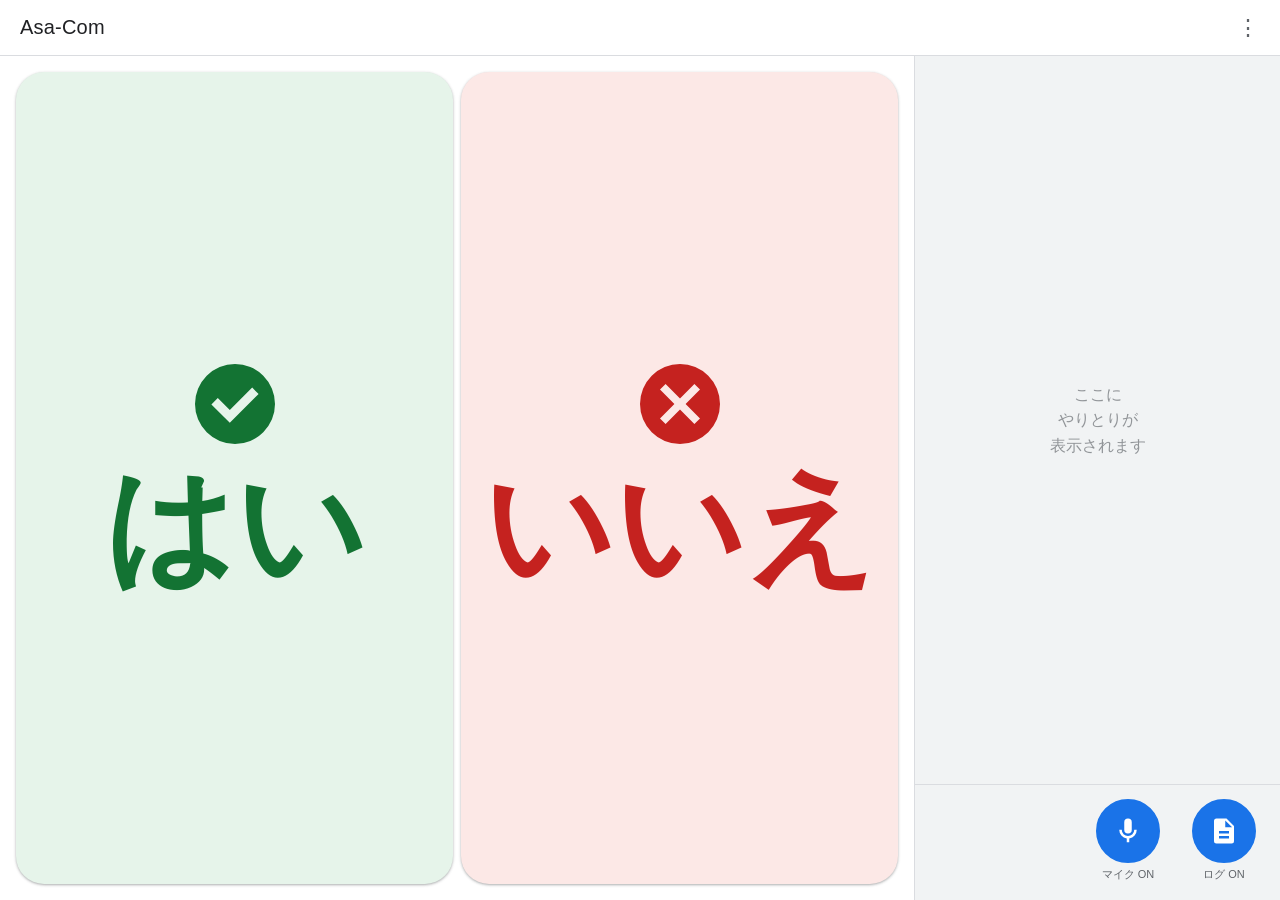
==== asa-com/index.html @ 98a6bfaf "Serve Asa-Com at asa-com/ on GitHub Pages asa-com/asa-com.html を asa-com/index.html にリネームし、 https://" ====
<!DOCTYPE html>
<html lang="ja">
<head>
<meta charset="utf-8">
<meta name="viewport" content="width=device-width, initial-scale=1, viewport-fit=cover, user-scalable=no">
<meta name="apple-mobile-web-app-capable" content="yes">
<meta name="apple-mobile-web-app-status-bar-style" content="default">
<meta name="apple-mobile-web-app-title" content="Asa-Com">
<meta name="theme-color" content="#ffffff">
<meta name="format-detection" content="telephone=no">
<title>あさちゃんコミュニケーションボード Asa-Com</title>
<style>
/* ============================================================
   Asa-Com  /  Material Design 3 準拠トークン
   ============================================================ */
:root{
  --primary:#1A73E8;
  --primary-dark:#174EA6;
  --surface:#FFFFFF;
  --surface-variant:#F1F3F4;
  --outline:#DADCE0;
  --on-surface:#202124;
  --on-surface-variant:#5F6368;
  --shadow-1:0 1px 3px rgba(60,64,67,.3),0 1px 2px rgba(60,64,67,.15);
  --shadow-2:0 2px 6px rgba(60,64,67,.3);
  --radius:28px;
  --ease:cubic-bezier(.2,0,0,1);
  --font-scale:1;
  --gap:8px;
  --edge:16px;
}
body.hc{
  --surface:#000000;
  --surface-variant:#0A0A0A;
  --outline:#FFFFFF;
  --on-surface:#FFFFFF;
  --on-surface-variant:#E0E0E0;
  --shadow-1:none;
  --shadow-2:none;
}

*{box-sizing:border-box;-webkit-tap-highlight-color:transparent}
html,body{height:100%;margin:0;padding:0}
body{
  font-family:-apple-system,BlinkMacSystemFont,"Hiragino Sans","Hiragino Kaku Gothic ProN","Noto Sans JP","Yu Gothic",Meiryo,sans-serif;
  background:var(--surface);
  color:var(--on-surface);
  overflow:hidden;
  -webkit-user-select:none;user-select:none;
  touch-action:manipulation;
  overscroll-behavior:none;
}
button{font-family:inherit;color:inherit}

/* ---------- レイアウト ---------- */
#app{
  height:100dvh;height:100vh;
  display:flex;flex-direction:column;
  padding:env(safe-area-inset-top) env(safe-area-inset-right) 0 env(safe-area-inset-left);
}
.topbar{
  flex:0 0 56px;height:56px;
  display:flex;align-items:center;justify-content:space-between;
  padding:0 8px 0 20px;
  border-bottom:1px solid var(--outline);
}
.brand{font-size:20px;font-weight:500;letter-spacing:.2px}
.menu-btn{
  position:relative;width:48px;height:48px;border:none;background:transparent;
  border-radius:50%;font-size:22px;line-height:1;color:var(--on-surface-variant);
  display:flex;align-items:center;justify-content:center;overflow:hidden;
}
.menu-btn .hold{
  position:absolute;inset:0;background:var(--primary);opacity:.18;
  transform:scaleY(0);transform-origin:bottom;
}
.stage{
  flex:1 1 auto;min-height:0;
  display:grid;grid-template-columns:5fr 2fr;
}
@media (orientation:portrait){
  .stage{grid-template-columns:1fr;grid-template-rows:5fr 2fr}
  .logpane{border-left:none !important;border-top:1px solid var(--outline)}
}

/* ---------- 選択エリア ---------- */
.board{position:relative;min-width:0;min-height:0;padding:var(--edge)}
.choices{
  display:grid;gap:var(--gap);height:100%;
}
.choices[data-level="1"]{grid-template-columns:1fr 1fr;--base:calc(clamp(56px,10vw,140px)*var(--font-scale));--icon:calc(clamp(48px,8vw,96px)*var(--font-scale))}
.choices[data-level="2"]{grid-template-columns:repeat(3,1fr);--base:calc(clamp(40px,8vw,104px)*var(--font-scale));--icon:calc(clamp(40px,6.4vw,80px)*var(--font-scale))}
.choices[data-level="3"]{grid-template-columns:repeat(3,1fr);grid-template-rows:1fr 1fr;--base:calc(clamp(30px,5.4vw,76px)*var(--font-scale));--icon:calc(clamp(30px,4.8vw,68px)*var(--font-scale))}

.choice{
  position:relative;overflow:hidden;
  border:none;border-radius:var(--radius);
  background:var(--tint);color:var(--dark);
  box-shadow:var(--shadow-1);
  display:flex;flex-direction:column;align-items:center;justify-content:center;
  gap:.12em;padding:12px;
  transition:transform .15s var(--ease),background-color .15s var(--ease),color .15s var(--ease);
  cursor:pointer;
}
body.hc .choice{background:#000;color:var(--c);border:4px solid var(--c)}
.choice .lbl{
  display:block;font-size:var(--base);font-weight:700;line-height:1.15;
  text-align:center;white-space:nowrap;
}
.choice .ico{width:var(--icon);height:var(--icon);flex:0 0 auto;fill:currentColor}
.choice:focus-visible{outline:4px solid var(--primary);outline-offset:-6px}
.choice.dwelling{background:var(--tint2)}
.choice.fired{background:var(--c);color:#fff;transform:scale(1.03);box-shadow:var(--shadow-2)}
body.hc .choice.fired{background:var(--c);color:#000}
.choices.locked .choice{pointer-events:none}

/* ドウェル進行バー */
.dwell{
  position:absolute;left:0;bottom:0;height:12px;width:100%;
  background:var(--c);opacity:.9;
  transform:scaleX(0);transform-origin:left center;
}
/* とりけす */
.undo{
  position:absolute;top:12px;right:12px;
  display:none;align-items:center;gap:6px;
  height:52px;padding:0 20px;border-radius:26px;
  border:2px solid var(--outline);background:var(--surface);color:var(--on-surface-variant);
  font-size:calc(19px*var(--font-scale));font-weight:600;
  box-shadow:var(--shadow-1);
}
.undo.show{display:flex}

/* 音声受付バナー */
.voice-banner{
  position:absolute;left:var(--edge);right:var(--edge);top:var(--edge);
  z-index:5;border-radius:20px;padding:14px 20px 10px;
  background:var(--primary);color:#fff;box-shadow:var(--shadow-2);
}
.voice-banner[hidden]{display:none}
.voice-banner .vb-row{display:flex;align-items:center;gap:12px;font-size:calc(22px*var(--font-scale));font-weight:600}
.voice-banner .ico{width:28px;height:28px;fill:#fff;flex:0 0 auto}
.voice-banner .vb-txt{flex:1;min-width:0;overflow:hidden;text-overflow:ellipsis;white-space:nowrap;font-weight:400;opacity:.9}
.vb-bar{margin-top:10px;height:6px;border-radius:3px;background:rgba(255,255,255,.35);overflow:hidden}
.vb-bar > i{display:block;height:100%;width:100%;background:#fff;transform-origin:left center}

/* ---------- ログエリア ---------- */
.logpane{
  background:var(--surface-variant);border-left:1px solid var(--outline);
  display:flex;flex-direction:column;min-width:0;min-height:0;
}
.loglist{
  flex:1 1 auto;min-height:0;overflow-y:auto;-webkit-overflow-scrolling:touch;
  padding:16px 14px;
}
.logempty{
  height:100%;display:flex;align-items:center;justify-content:center;text-align:center;
  color:var(--on-surface-variant);opacity:.65;font-size:calc(16px*var(--font-scale));line-height:1.6;
}
.logdate{
  margin:6px 0 12px;text-align:center;font-size:calc(12px*var(--font-scale));
  color:var(--on-surface-variant);
}
.logdate span{background:var(--surface);padding:3px 12px;border-radius:12px;border:1px solid var(--outline)}
.logitem{margin-bottom:16px;padding-left:12px;border-left:4px solid var(--c)}
.logitem .t{font-size:calc(12px*var(--font-scale));color:var(--on-surface-variant);letter-spacing:.4px}
.logitem .x{
  margin-left:16px;font-size:calc(20px*var(--font-scale));font-weight:500;
  color:var(--on-surface);line-height:1.4;word-break:break-word;
}
.logitem .x .mic{font-size:.72em;opacity:.55;margin-left:6px}

/* ---------- コントロールバー ---------- */
.ctrlbar{
  flex:0 0 auto;display:flex;gap:20px;justify-content:flex-end;align-items:flex-start;
  padding:14px 18px calc(18px + env(safe-area-inset-bottom));
  border-top:1px solid var(--outline);
}
.tg{display:flex;flex-direction:column;align-items:center;gap:4px;width:76px}
.tg button{
  position:relative;width:64px;height:64px;border-radius:50%;
  border:2px solid var(--outline);background:var(--surface);color:var(--on-surface-variant);
  display:flex;align-items:center;justify-content:center;overflow:hidden;
}
.tg button .ico{width:30px;height:30px;fill:currentColor}
.tg button .slash{position:absolute;width:44px;height:3px;background:currentColor;transform:rotate(-45deg);border-radius:2px}
.tg.on button{background:var(--primary);border-color:var(--primary);color:#fff}
.tg.on button .slash{display:none}
.tg button:focus-visible{outline:4px solid var(--primary);outline-offset:3px}
.tg .cap{font-size:calc(11px*var(--font-scale));color:var(--on-surface-variant);white-space:nowrap}
.tg button .hold{position:absolute;inset:0;background:#fff;opacity:.35;transform:scaleY(0);transform-origin:bottom}
.tg button[disabled]{opacity:.35}

/* ---------- 設定シート ---------- */
.scrim{
  position:fixed;inset:0;background:rgba(32,33,36,.5);z-index:20;
  display:flex;align-items:flex-end;justify-content:center;
}
.scrim[hidden]{display:none}
.sheet{
  width:min(720px,100%);max-height:86dvh;max-height:86vh;overflow-y:auto;
  background:var(--surface);border-radius:28px 28px 0 0;
  padding:8px 24px calc(24px + env(safe-area-inset-bottom));
  box-shadow:0 -4px 20px rgba(0,0,0,.25);
}
.sheet .grab{width:40px;height:4px;border-radius:2px;background:var(--outline);margin:8px auto 14px}
.sheet h2{margin:0 0 18px;font-size:20px;font-weight:500}
.row{margin-bottom:20px}
.row .lab{font-size:14px;color:var(--on-surface-variant);margin-bottom:8px}
.seg{display:flex;flex-wrap:wrap;gap:8px}
.seg button{
  min-height:48px;padding:0 18px;border-radius:24px;
  border:1px solid var(--outline);background:var(--surface);color:var(--on-surface);
  font-size:16px;
}
.seg button[aria-pressed="true"]{background:var(--primary);border-color:var(--primary);color:#fff;font-weight:600}
.acts{display:flex;flex-wrap:wrap;gap:12px;margin-top:26px;padding-top:20px;border-top:1px solid var(--outline)}
.acts button{
  flex:1 1 180px;min-height:52px;border-radius:26px;border:1px solid var(--outline);
  background:var(--surface);color:var(--primary);font-size:16px;font-weight:600;
}
.acts button.danger{color:#C5221F}
.acts button.filled{background:var(--primary);border-color:var(--primary);color:#fff}
.note{margin-top:18px;font-size:12px;line-height:1.7;color:var(--on-surface-variant)}
.toast{
  position:fixed;left:50%;bottom:28px;transform:translateX(-50%);
  background:#3C4043;color:#fff;padding:14px 22px;border-radius:8px;font-size:15px;
  z-index:40;box-shadow:var(--shadow-2);
}
.toast[hidden]{display:none}
</style>
</head>
<body>

<div id="app">
  <header class="topbar">
    <div class="brand">Asa-Com</div>
    <button class="menu-btn" id="menuBtn" aria-label="設定（長押しで開きます）"><span class="hold" id="menuHold"></span>⋮</button>
  </header>

  <div class="stage">
    <div class="board">
      <div class="voice-banner" id="voiceBanner" hidden>
        <div class="vb-row">
          <svg class="ico" viewBox="0 0 24 24"><path d="M12 14a3 3 0 0 0 3-3V5a3 3 0 0 0-6 0v6a3 3 0 0 0 3 3zm5-3a5 5 0 0 1-10 0H5a7 7 0 0 0 6 6.92V21h2v-3.08A7 7 0 0 0 19 11h-2z"/></svg>
          <span id="vbTitle">聞いています…</span>
          <span class="vb-txt" id="vbText"></span>
        </div>
        <div class="vb-bar"><i id="vbBar"></i></div>
      </div>
      <div class="choices" id="choices" data-level="1"></div>
    </div>

    <aside class="logpane">
      <div class="loglist" id="logList" role="log" aria-live="polite" aria-label="やりとりのログ"></div>
      <div class="ctrlbar">
        <div class="tg" id="micTg">
          <button id="micBtn" aria-label="音声入力">
            <span class="hold" id="micHold"></span>
            <svg class="ico" viewBox="0 0 24 24"><path d="M12 14a3 3 0 0 0 3-3V5a3 3 0 0 0-6 0v6a3 3 0 0 0 3 3zm5-3a5 5 0 0 1-10 0H5a7 7 0 0 0 6 6.92V21h2v-3.08A7 7 0 0 0 19 11h-2z"/></svg>
            <span class="slash"></span>
          </button>
          <span class="cap" id="micCap">マイク ON</span>
        </div>
        <div class="tg" id="logTg">
          <button id="logBtn" aria-label="ログ記録">
            <svg class="ico" viewBox="0 0 24 24"><path d="M14 2H6a2 2 0 0 0-2 2v16a2 2 0 0 0 2 2h12a2 2 0 0 0 2-2V8l-6-6zm2 16H8v-2h8v2zm0-4H8v-2h8v2zm-3-5V3.5L18.5 9H13z"/></svg>
            <span class="slash"></span>
          </button>
          <span class="cap" id="logCap">ログ ON</span>
        </div>
      </div>
    </aside>
  </div>
</div>

<div class="scrim" id="scrim" hidden>
  <div class="sheet" id="sheet" role="dialog" aria-modal="true" aria-label="設定">
    <div class="grab"></div>
    <h2>設定</h2>
    <div id="sheetRows"></div>
    <div class="acts">
      <button id="exportBtn">ログを書き出す（CSV）</button>
      <button id="clearBtn" class="danger">ログを消去</button>
      <button id="closeBtn" class="filled">とじる</button>
    </div>
    <p class="note" id="srNote"></p>
  </div>
</div>

<div class="toast" id="toast" hidden></div>

<script>
(function(){
'use strict';

/* ============================================================
   1. データ定義
   ============================================================ */
var ICONS = {
  check:'M12 2a10 10 0 1 0 0 20 10 10 0 0 0 0-20zm-1.3 14.7L6.1 12.1 7.7 10.5l3 3 5.6-5.6 1.6 1.6-7.2 7.2z',
  cancel:'M12 2a10 10 0 1 0 0 20 10 10 0 0 0 0-20zm5 13.6L15.6 17 12 13.4 8.4 17 7 15.6 10.6 12 7 8.4 8.4 7 12 10.6 15.6 7 17 8.4 13.4 12 17 15.6z',
  remove:'M12 2a10 10 0 1 0 0 20 10 10 0 0 0 0-20zM7 11h10v2H7v-2z',
  music:'M12 3v10.55A4 4 0 1 0 14 17V7h4V3h-6z',
  healing:'M17.73 12.02l3.98-3.98a1 1 0 0 0 0-1.41l-4.34-4.34a1 1 0 0 0-1.41 0l-3.98 3.98L8 2.29a1.01 1.01 0 0 0-1.41 0L2.25 6.63a1 1 0 0 0 0 1.41l3.98 3.98L2.25 16a1 1 0 0 0 0 1.41l4.34 4.34a1 1 0 0 0 1.41 0l3.98-3.98 3.98 3.98a1 1 0 0 0 1.41 0l4.34-4.34a1 1 0 0 0 0-1.41l-3.98-3.98zM12 9a1 1 0 1 1 0 2 1 1 0 0 1 0-2zm-2 5a1 1 0 1 1 0-2 1 1 0 0 1 0 2zm2 2a1 1 0 1 1 0-2 1 1 0 0 1 0 2zm2-2a1 1 0 1 1 0-2 1 1 0 0 1 0 2z',
  thermostat:'M15 13V5a3 3 0 0 0-6 0v8a5 5 0 1 0 6 0zm-3-9a1 1 0 0 1 1 1v3h-2V5a1 1 0 0 1 1-1z'
};

var CHOICES = {
  yes:     {label:'はい',           icon:'check',      c:'#34A853', tint:'#E6F4EA', tint2:'#CEEAD6', dark:'#137333'},
  no:      {label:'いいえ',         icon:'cancel',     c:'#EA4335', tint:'#FCE8E6', tint2:'#F6CFCC', dark:'#C5221F'},
  neutral: {label:'どちらでもない', icon:'remove',     c:'#9AA0A6', tint:'#F1F3F4', tint2:'#E1E4E6', dark:'#3C4043', lines:['どちらでも','ない']},
  music:   {label:'音楽かけて',     icon:'music',      c:'#FBBC04', tint:'#FEF7E0', tint2:'#FDECC0', dark:'#8A6100'},
  pain:    {label:'体痛い・痒い',   icon:'healing',    c:'#F29900', tint:'#FEF0DC', tint2:'#FBE0BC', dark:'#A34B00', lines:['体痛い','痒い']},
  temp:    {label:'暑い・寒い',     icon:'thermostat', c:'#4285F4', tint:'#E8F0FE', tint2:'#D2E3FC', dark:'#174EA6'}
};
var LEVELS = {1:['yes','no'], 2:['yes','no','neutral'], 3:['yes','no','neutral','music','pain','temp']};
var FONT_SCALE = {normal:1, large:1.25, xlarge:1.5};

var SKEY='asacom.settings', LKEY='asacom.log';
var DEFAULTS = {
  level:1, dwellMs:1500, tapToConfirm:true, sound:true, speak:true, speakRate:1,
  fontScale:'normal', highContrast:false, micEnabled:true, logEnabled:true
};

var VOICE_WINDOW_MS = 15000;   // 音声受付時間
var SILENCE_MS      = 2000;    // 無音で締め切るまで
var UNDO_MS         = 5000;    // とりけす表示時間
var COOLDOWN_MS     = 1000;    // 確定後のクールダウン
var LOG_RENDER_MAX  = 200;     // 画面に出す最大件数
var LOG_STORE_MAX   = 3000;    // 保存する最大件数

/* ============================================================
   2. 状態
   ============================================================ */
var S = loadSettings();
var LOG = loadLog();
var locked = false;
var audioCtx = null;
var kicked = false;

var $ = function(id){ return document.getElementById(id); };
var choicesEl=$('choices'), logListEl=$('logList'), toastEl=$('toast');

function loadSettings(){
  var o = {};
  for(var k in DEFAULTS) o[k]=DEFAULTS[k];
  try{
    var raw = localStorage.getItem(SKEY);
    if(raw){ var p=JSON.parse(raw); for(var j in DEFAULTS){ if(p[j]!==undefined) o[j]=p[j]; } }
  }catch(e){}
  if(!LEVELS[o.level]) o.level = 1;
  return o;
}
function saveSettings(){ try{ localStorage.setItem(SKEY, JSON.stringify(S)); }catch(e){} }

function loadLog(){
  try{ var a=JSON.parse(localStorage.getItem(LKEY)||'[]'); return Array.isArray(a)?a:[]; }
  catch(e){ return []; }
}
function saveLog(){
  if(!S.logEnabled) return;
  try{
    if(LOG.length>LOG_STORE_MAX) LOG = LOG.slice(LOG.length-LOG_STORE_MAX);
    localStorage.setItem(LKEY, JSON.stringify(LOG));
  }catch(e){}
}

/* ============================================================
   3. 選択エリア
   ============================================================ */
function renderChoices(){
  var ids = LEVELS[S.level];
  choicesEl.setAttribute('data-level', String(S.level));
  choicesEl.innerHTML='';
  ids.forEach(function(id){
    var c = CHOICES[id];
    var b = document.createElement('button');
    b.className='choice';
    b.type='button';
    b.dataset.id=id;
    b.setAttribute('aria-label', c.label);
    b.style.setProperty('--c', c.c);
    b.style.setProperty('--tint', c.tint);
    b.style.setProperty('--tint2', c.tint2);
    b.style.setProperty('--dark', c.dark);
    b.innerHTML =
      '<svg class="ico" viewBox="0 0 24 24" aria-hidden="true"><path d="'+ICONS[c.icon]+'"/></svg>'+
      '<span class="lbl">'+(c.lines||[c.label]).join('<br>')+'</span>'+
      '<span class="dwell"></span>'+
      '<span class="undo"><svg class="ico" viewBox="0 0 24 24" style="width:22px;height:22px" aria-hidden="true"><path d="M12.5 8c-2.65 0-5.05.99-6.9 2.6L2 7v9h9l-3.62-3.62A7.98 7.98 0 0 1 12.5 11c3.53 0 6.54 2.31 7.6 5.5l2.37-.78A10.5 10.5 0 0 0 12.5 8z"/></svg>とりけす</span>';
    bindChoice(b);
    choicesEl.appendChild(b);
  });
  fitLabels();
}

/* ラベルをボタンに収まる最大サイズへ自動調整（レベル・画面サイズ・文字サイズ設定に追随） */
function fitLabels(){
  Array.prototype.forEach.call(choicesEl.children, function(btn){
    var lbl = btn.querySelector('.lbl');
    var ico = btn.querySelector('.ico');
    if(!lbl || !btn.clientWidth) return;
    lbl.style.fontSize = '';
    var size = parseFloat(getComputedStyle(lbl).fontSize);
    var availW = btn.clientWidth  - 28;
    var availH = btn.clientHeight - 28 - ico.getBoundingClientRect().height - 8;
    var guard = 0;
    while(guard++ < 80 && size > 13 &&
          (lbl.scrollWidth > availW || lbl.scrollHeight > availH)){
      size *= 0.95;
      lbl.style.fontSize = size.toFixed(1)+'px';
    }
  });
}

function bindChoice(btn){
  var dwellEl = btn.querySelector('.dwell');
  var undoEl  = btn.querySelector('.undo');
  var timer = null;

  function startDwell(){
    if(locked || timer) return;
    btn.classList.add('dwelling');
    dwellEl.style.transition='none';
    dwellEl.style.transform='scaleX(0)';
    // 強制リフローの後にトランジション開始
    void dwellEl.offsetWidth;
    dwellEl.style.transition='transform '+S.dwellMs+'ms linear';
    dwellEl.style.transform='scaleX(1)';
    timer = setTimeout(function(){ timer=null; resetDwell(); commit(btn); }, S.dwellMs);
  }
  function resetDwell(){
    if(timer){ clearTimeout(timer); timer=null; }
    btn.classList.remove('dwelling');
    dwellEl.style.transition='none';
    dwellEl.style.transform='scaleX(0)';
  }

  btn.addEventListener('pointerenter', function(ev){
    // タップ即確定がONのタッチ操作ではドウェルを走らせない（二重確定の防止）
    if(ev.pointerType==='touch' && S.tapToConfirm) return;
    startDwell();
  });
  btn.addEventListener('pointerleave', resetDwell);
  btn.addEventListener('pointercancel', resetDwell);
  btn.addEventListener('pointerdown', function(ev){
    if(ev.pointerType==='touch' && !S.tapToConfirm) startDwell();
  });
  btn.addEventListener('pointerup', function(ev){
    if(ev.pointerType==='touch' && !S.tapToConfirm) resetDwell();
  });

  // タップ／スイッチコントロールのEnter・Space
  btn.addEventListener('click', function(ev){
    if(undoEl.contains(ev.target)) return;
    if(!S.tapToConfirm) return;
    resetDwell();
    commit(btn);
  });

  undoEl.addEventListener('click', function(ev){
    ev.stopPropagation();
    undo(btn);
  });
}

var undoTimer=null, undoEntry=null, undoBtn=null;

function commit(btn){
  if(locked) return;
  var id = btn.dataset.id, c = CHOICES[id];

  btn.classList.add('fired');
  setTimeout(function(){ btn.classList.remove('fired'); }, 400);
  beep(880);
  speak(c.label);

  var entry = addLog({type:'choice', choiceId:id, text:c.label});
  showUndo(btn, entry);
  lock(COOLDOWN_MS);
}

function lock(ms){
  locked = true;
  choicesEl.classList.add('locked');
  setTimeout(function(){ locked=false; choicesEl.classList.remove('locked'); }, ms);
}

function showUndo(btn, entry){
  hideUndo();
  undoBtn = btn; undoEntry = entry;
  btn.querySelector('.undo').classList.add('show');
  undoTimer = setTimeout(hideUndo, UNDO_MS);
}
function hideUndo(){
  if(undoTimer){ clearTimeout(undoTimer); undoTimer=null; }
  if(undoBtn){ undoBtn.querySelector('.undo').classList.remove('show'); }
  undoBtn=null; undoEntry=null;
}
function undo(btn){
  if(undoEntry){
    for(var i=LOG.length-1;i>=0;i--){
      if(LOG[i].id===undoEntry.id){ LOG.splice(i,1); break; }
    }
    saveLog();
    renderLog();
    toast('とりけしました');
  }
  hideUndo();
}

/* ============================================================
   4. ログ
   ============================================================ */
function nowParts(){
  var d = new Date();
  var p = function(n){ return (n<10?'0':'')+n; };
  var tz = -d.getTimezoneOffset();
  var sign = tz>=0?'+':'-'; tz=Math.abs(tz);
  return {
    datetime: d.getFullYear()+'-'+p(d.getMonth()+1)+'-'+p(d.getDate())+'T'+
              p(d.getHours())+':'+p(d.getMinutes())+':'+p(d.getSeconds())+
              sign+p(Math.floor(tz/60))+':'+p(tz%60),
    date: d.getFullYear()+'-'+p(d.getMonth()+1)+'-'+p(d.getDate()),
    time: p(d.getHours())+':'+p(d.getMinutes())
  };
}

function addLog(o){
  if(!S.logEnabled) return null;      // ログOFF：表示も保存もしない
  var t = nowParts();
  var e = {
    id: Math.random().toString(36).slice(2,10),
    datetime: t.datetime, date: t.date, time: t.time,
    type: o.type, choiceId: o.choiceId||'', text: o.text, level: S.level
  };
  LOG.push(e);
  saveLog();
  appendLogItem(e, true);
  return e;
}

function logItemEl(e){
  var wrap = document.createElement('div');
  wrap.className='logitem';
  var color = (e.type==='choice' && CHOICES[e.choiceId]) ? CHOICES[e.choiceId].c : '#9AA0A6';
  wrap.style.setProperty('--c', color);
  var t = document.createElement('div'); t.className='t'; t.textContent=e.time;
  var x = document.createElement('div'); x.className='x'; x.textContent=e.text;
  if(e.type==='voice'){
    var m = document.createElement('span'); m.className='mic'; m.textContent='🎤';
    x.appendChild(m);
  }
  wrap.appendChild(t); wrap.appendChild(x);
  return wrap;
}
function dateEl(dateStr){
  var d = document.createElement('div');
  d.className='logdate';
  var parts = dateStr.split('-');
  d.innerHTML = '<span>'+Number(parts[1])+'月'+Number(parts[2])+'日</span>';
  return d;
}

var lastRenderedDate = null;

function appendLogItem(e, scroll){
  if(!S.logEnabled) return;
  var ph = logListEl.querySelector('.logempty');
  if(ph) { logListEl.innerHTML=''; lastRenderedDate=null; }
  if(e.date !== lastRenderedDate){
    logListEl.appendChild(dateEl(e.date));
    lastRenderedDate = e.date;
  }
  logListEl.appendChild(logItemEl(e));
  if(scroll!==false) logListEl.scrollTop = logListEl.scrollHeight;
}

function renderLog(){
  logListEl.innerHTML='';
  lastRenderedDate=null;
  if(!S.logEnabled){
    logListEl.innerHTML='<div class="logempty">ログはOFFです<br>記録は残りません</div>';
    return;
  }
  if(!LOG.length){
    logListEl.innerHTML='<div class="logempty">ここに<br>やりとりが<br>表示されます</div>';
    return;
  }
  var start = Math.max(0, LOG.length-LOG_RENDER_MAX);
  for(var i=start;i<LOG.length;i++) appendLogItem(LOG[i], false);
  logListEl.scrollTop = logListEl.scrollHeight;
}

function exportCsv(){
  if(!LOG.length){ toast('書き出すログがありません'); return; }
  var rows = ['datetime,time,type,label,level'];
  LOG.forEach(function(e){
    rows.push([e.datetime, e.time, e.type, '"'+String(e.text).replace(/"/g,'""')+'"', e.level].join(','));
  });
  var t = nowParts().date.replace(/-/g,'');
  var blob = new Blob(['﻿'+rows.join('\r\n')+'\r\n'], {type:'text/csv;charset=utf-8'});
  var url = URL.createObjectURL(blob);
  var a = document.createElement('a');
  a.href=url; a.download='asacom_log_'+t+'.csv';
  document.body.appendChild(a); a.click(); document.body.removeChild(a);
  setTimeout(function(){ URL.revokeObjectURL(url); }, 4000);
  toast('ログを書き出しました');
}

function clearLog(){
  if(!window.confirm('ログをすべて消去します。よろしいですか？')) return;
  LOG = [];
  try{ localStorage.removeItem(LKEY); }catch(e){}
  renderLog();
  toast('ログを消去しました');
}

/* ============================================================
   5. 効果音・読み上げ
   ============================================================ */
function beep(freq){
  if(!S.sound) return;
  try{
    if(!audioCtx){
      var AC = window.AudioContext||window.webkitAudioContext;
      if(!AC) return;
      audioCtx = new AC();
    }
    if(audioCtx.state==='suspended') audioCtx.resume();
    var o=audioCtx.createOscillator(), g=audioCtx.createGain();
    o.type='sine'; o.frequency.value=freq||880;
    g.gain.setValueAtTime(0.0001, audioCtx.currentTime);
    g.gain.exponentialRampToValueAtTime(0.18, audioCtx.currentTime+0.01);
    g.gain.exponentialRampToValueAtTime(0.0001, audioCtx.currentTime+0.18);
    o.connect(g); g.connect(audioCtx.destination);
    o.start(); o.stop(audioCtx.currentTime+0.2);
  }catch(e){}
}

function speak(text){
  if(!S.speak || !('speechSynthesis' in window)) return;
  try{
    window.speechSynthesis.cancel();
    var u = new SpeechSynthesisUtterance(text);
    u.lang='ja-JP'; u.rate=S.speakRate; u.pitch=1;
    window.speechSynthesis.speak(u);
  }catch(e){}
}

/* ============================================================
   6. 音声入力（「ヘイ！あさちゃん」）
   ============================================================ */
var SR = window.SpeechRecognition || window.webkitSpeechRecognition;
var rec=null, recWanted=false, restartTimer=null;
var listening=false, winTimer=null, silenceTimer=null, tickTimer=null, winText='', winEndAt=0;

var bannerEl=$('voiceBanner'), vbBar=$('vbBar'), vbTitle=$('vbTitle'), vbText=$('vbText');

function kanaNorm(s){
  return String(s)
    .replace(/[Ａ-Ｚａ-ｚ０-９！]/g, function(ch){ return String.fromCharCode(ch.charCodeAt(0)-0xFEE0); })
    .replace(/[ァ-ヶ]/g, function(ch){ return String.fromCharCode(ch.charCodeAt(0)-0x60); })
    .replace(/[\s　！!、。,.・ー]/g,'')
    .toLowerCase();
}
// 「ヘイ！あさちゃん」＋表記ゆれ
var WAKE_RE = /(へい|へー|hey|hei|hay)(.{0,2}?)(あさ|朝)ちゃん/;
function hasWake(s){ return WAKE_RE.test(kanaNorm(s)); }
// 元テキストからウェイクワード部分を取り除く
var WAKE_STRIP_RE = /^[\s\S]*?(?:ヘイ|へい|ヘー|へー|hey|Hey|HEY|hei|Hei)[\s　!！、。,.]*(?:あさ|アサ|朝)ちゃん[\s　!！、。,.]*/i;
function stripWake(s){
  if(hasWake(s)) return s.replace(WAKE_STRIP_RE,'');
  return s;
}

function startSR(){
  if(!SR || !S.micEnabled) return;
  recWanted = true;
  if(rec) return;
  try{
    rec = new SR();
    rec.lang='ja-JP';
    rec.continuous=true;
    rec.interimResults=true;
    rec.maxAlternatives=1;
    rec.onresult = onResult;
    rec.onerror = function(ev){
      if(ev && (ev.error==='not-allowed'||ev.error==='service-not-allowed')){
        recWanted=false;
        S.micEnabled=false; saveSettings(); updateToggles();
        toast('マイクの使用が許可されていません');
      }
    };
    rec.onend = function(){
      rec=null;
      if(recWanted && S.micEnabled){
        clearTimeout(restartTimer);
        restartTimer = setTimeout(startSR, 500);
      }
    };
    rec.start();
  }catch(e){ rec=null; }
}

function stopSR(){
  recWanted=false;
  clearTimeout(restartTimer);
  closeWindow(false);
  if(rec){ try{ rec.abort(); }catch(e){} rec=null; }
}

function onResult(ev){
  var fin='', itm='';
  for(var i=ev.resultIndex;i<ev.results.length;i++){
    var r=ev.results[i];
    if(r.isFinal) fin += r[0].transcript; else itm += r[0].transcript;
  }
  if(!listening){
    if(hasWake(fin+itm)){
      openWindow();
      var rest = stripWake(fin);
      if(rest && rest.trim()) pushWinText(rest);
    }
    return;
  }
  // 受付中
  if(itm) vbText.textContent = itm.slice(-40);
  if(fin){
    pushWinText(stripWake(fin));
    resetSilence();
  }
}

function pushWinText(t){
  t = String(t||'').trim();
  if(!t) return;
  winText += t;
  vbText.textContent = winText.slice(-40);
}

function openWindow(){
  if(listening) return;
  listening = true;
  winText = '';
  vbText.textContent = '';
  bannerEl.hidden = false;
  winEndAt = Date.now() + VOICE_WINDOW_MS;
  beep(660);
  tick();
  clearTimeout(winTimer);
  winTimer = setTimeout(function(){ closeWindow(true); }, VOICE_WINDOW_MS);
  tickTimer = setInterval(tick, 200);
}

function tick(){
  var left = Math.max(0, winEndAt - Date.now());
  vbTitle.textContent = '聞いています… 残り ' + Math.ceil(left/1000) + '秒';
  vbBar.style.transform = 'scaleX(' + (left/VOICE_WINDOW_MS) + ')';
}

function resetSilence(){
  clearTimeout(silenceTimer);
  silenceTimer = setTimeout(function(){ closeWindow(true); }, SILENCE_MS);
}

function closeWindow(commitText){
  clearTimeout(winTimer); clearTimeout(silenceTimer); clearInterval(tickTimer);
  winTimer=silenceTimer=tickTimer=null;
  if(!listening) return;
  listening = false;
  bannerEl.hidden = true;
  var t = winText.trim();
  winText='';
  vbText.textContent='';
  if(commitText && t) addLog({type:'voice', text:t});
}

/* ============================================================
   7. トグル（マイク／ログ）
   ============================================================ */
function updateToggles(){
  var micTg=$('micTg'), logTg=$('logTg');
  micTg.classList.toggle('on', !!S.micEnabled);
  logTg.classList.toggle('on', !!S.logEnabled);
  $('micCap').textContent = 'マイク ' + (S.micEnabled?'ON':'OFF');
  $('logCap').textContent = 'ログ '   + (S.logEnabled?'ON':'OFF');
  $('micBtn').setAttribute('aria-pressed', S.micEnabled?'true':'false');
  $('logBtn').setAttribute('aria-pressed', S.logEnabled?'true':'false');
  if(!SR){
    $('micBtn').disabled = true;
    $('micCap').textContent = 'マイク 非対応';
    $('micBtn').title = 'このブラウザでは音声入力は使えません';
  }
}

/* 長押し（1秒）＋短押しを見分ける汎用ヘルパー */
function bindHold(btn, holdEl, ms, onHold, onTap){
  var t=null, fired=false;
  function down(){
    fired=false;
    if(holdEl){
      holdEl.style.transition='none'; holdEl.style.transform='scaleY(0)';
      void holdEl.offsetWidth;
      holdEl.style.transition='transform '+ms+'ms linear';
      holdEl.style.transform='scaleY(1)';
    }
    t = setTimeout(function(){ fired=true; reset(); onHold(); }, ms);
  }
  function reset(){
    if(t){ clearTimeout(t); t=null; }
    if(holdEl){ holdEl.style.transition='none'; holdEl.style.transform='scaleY(0)'; }
  }
  btn.addEventListener('pointerdown', function(e){ e.preventDefault(); down(); });
  btn.addEventListener('pointerup', function(){ var f=fired; reset(); if(!f && onTap) onTap(); });
  btn.addEventListener('pointerleave', reset);
  btn.addEventListener('pointercancel', reset);
  btn.addEventListener('keydown', function(e){ if(e.key==='Enter'||e.key===' '){ e.preventDefault(); onTap?onTap():onHold(); } });
}

/* ============================================================
   8. 設定シート
   ============================================================ */
var SHEET_ROWS = [
  {k:'level',        t:'レベル',           o:[[1,'1 ／ 2択'],[2,'2 ／ 3択'],[3,'3 ／ 6択']]},
  {k:'dwellMs',      t:'確定までの時間',   o:[[500,'0.5秒'],[1000,'1.0秒'],[1500,'1.5秒'],[2000,'2.0秒'],[3000,'3.0秒']]},
  {k:'tapToConfirm', t:'タップで即確定',   o:[[true,'ON'],[false,'OFF']]},
  {k:'sound',        t:'効果音',           o:[[true,'ON'],[false,'OFF']]},
  {k:'speak',        t:'読み上げ',         o:[[true,'ON'],[false,'OFF']]},
  {k:'speakRate',    t:'読み上げ速度',     o:[[0.8,'遅い'],[1,'ふつう'],[1.3,'速い']]},
  {k:'fontScale',    t:'文字サイズ',       o:[['normal','標準'],['large','大'],['xlarge','特大']]},
  {k:'highContrast', t:'ハイコントラスト', o:[[false,'OFF'],[true,'ON']]}
];

function buildSheet(){
  var host=$('sheetRows');
  host.innerHTML='';
  SHEET_ROWS.forEach(function(row){
    var d=document.createElement('div'); d.className='row';
    var l=document.createElement('div'); l.className='lab'; l.textContent=row.t;
    var seg=document.createElement('div'); seg.className='seg';
    row.o.forEach(function(pair){
      var b=document.createElement('button');
      b.type='button'; b.textContent=pair[1];
      b.dataset.k=row.k; b.dataset.v=JSON.stringify(pair[0]);
      b.addEventListener('click', function(){
        S[row.k] = JSON.parse(b.dataset.v);
        saveSettings(); applySettings(); syncSheet();
      });
      seg.appendChild(b);
    });
    d.appendChild(l); d.appendChild(seg); host.appendChild(d);
  });
  $('srNote').textContent = SR
    ? '音声入力は「ヘイ！あさちゃん」と呼びかけると15秒間だけONになります。マイクのアイコンを長押しすると、呼びかけなしでも音声入力を始められます。'
    : 'このブラウザ／端末では音声入力（音声認識）が使えません。選択ボタンとログ機能はそのままお使いいただけます。';
  syncSheet();
}
function syncSheet(){
  var btns=$('sheetRows').querySelectorAll('button');
  for(var i=0;i<btns.length;i++){
    var b=btns[i];
    b.setAttribute('aria-pressed', JSON.stringify(S[b.dataset.k])===b.dataset.v ? 'true':'false');
  }
}
function openSheet(){ buildSheet(); $('scrim').hidden=false; }
function closeSheet(){ $('scrim').hidden=true; }

/* ============================================================
   9. 設定の反映
   ============================================================ */
function applySettings(){
  document.documentElement.style.setProperty('--font-scale', FONT_SCALE[S.fontScale]||1);
  document.body.classList.toggle('hc', !!S.highContrast);
  renderChoices();
  renderLog();
  updateToggles();
  if(S.micEnabled) startSR(); else stopSR();
}

/* ============================================================
   10. その他ユーティリティ
   ============================================================ */
var toastTimer=null;
function toast(msg){
  toastEl.textContent=msg;
  toastEl.hidden=false;
  clearTimeout(toastTimer);
  toastTimer=setTimeout(function(){ toastEl.hidden=true; }, 2200);
}

var wakeLock=null;
function requestWakeLock(){
  if(!('wakeLock' in navigator)) return;
  navigator.wakeLock.request('screen').then(function(w){
    wakeLock=w;
    w.addEventListener('release', function(){ wakeLock=null; });
  }).catch(function(){});
}

/* ============================================================
   11. 初期化
   ============================================================ */
function init(){
  applySettings();

  bindHold($('menuBtn'), $('menuHold'), 1000, openSheet, null);
  bindHold($('micBtn'), $('micHold'), 1000,
    function(){ // 長押し：呼びかけなしで受付開始
      if(!SR) return;
      if(!S.micEnabled){ S.micEnabled=true; saveSettings(); updateToggles(); }
      startSR(); openWindow();
    },
    function(){ // 短押し：ON/OFF
      if(!SR) return;
      S.micEnabled = !S.micEnabled; saveSettings(); updateToggles();
      if(S.micEnabled) startSR(); else stopSR();
      toast('マイクを'+(S.micEnabled?'ONにしました':'OFFにしました'));
    });

  $('logBtn').addEventListener('click', function(){
    S.logEnabled = !S.logEnabled; saveSettings();
    updateToggles(); renderLog();
    toast('ログを'+(S.logEnabled?'ONにしました':'OFFにしました'));
  });

  $('exportBtn').addEventListener('click', exportCsv);
  $('clearBtn').addEventListener('click', clearLog);
  $('closeBtn').addEventListener('click', closeSheet);
  $('scrim').addEventListener('click', function(e){ if(e.target===$('scrim')) closeSheet(); });

  document.addEventListener('keydown', function(e){ if(e.key==='Escape') closeSheet(); });

  // iOSでは最初のユーザー操作がないと音声・画面ロック解除が使えない
  document.addEventListener('pointerdown', function(){
    if(kicked) return;
    kicked = true;
    beep(0.0001);                 // AudioContextの起こし
    if(S.micEnabled) startSR();
    requestWakeLock();
  }, {once:false});

  document.addEventListener('visibilitychange', function(){
    if(document.visibilityState==='visible'){
      if(S.micEnabled) startSR();
      requestWakeLock();
    }else{
      closeWindow(false);
    }
  });

  var refitTimer=null;
  window.addEventListener('resize', function(){
    clearTimeout(refitTimer);
    refitTimer = setTimeout(fitLabels, 120);
  });
  window.addEventListener('orientationchange', function(){ setTimeout(fitLabels, 300); });

  // 拡大・長押しメニューの抑止
  document.addEventListener('gesturestart', function(e){ e.preventDefault(); });
  document.addEventListener('contextmenu', function(e){ e.preventDefault(); });
  var lastTouch=0;
  document.addEventListener('touchend', function(e){
    var t=Date.now();
    if(t-lastTouch<350) e.preventDefault();
    lastTouch=t;
  }, {passive:false});
}

if(document.readyState==='loading') document.addEventListener('DOMContentLoaded', init);
else init();

})();
</script>
</body>
</html>
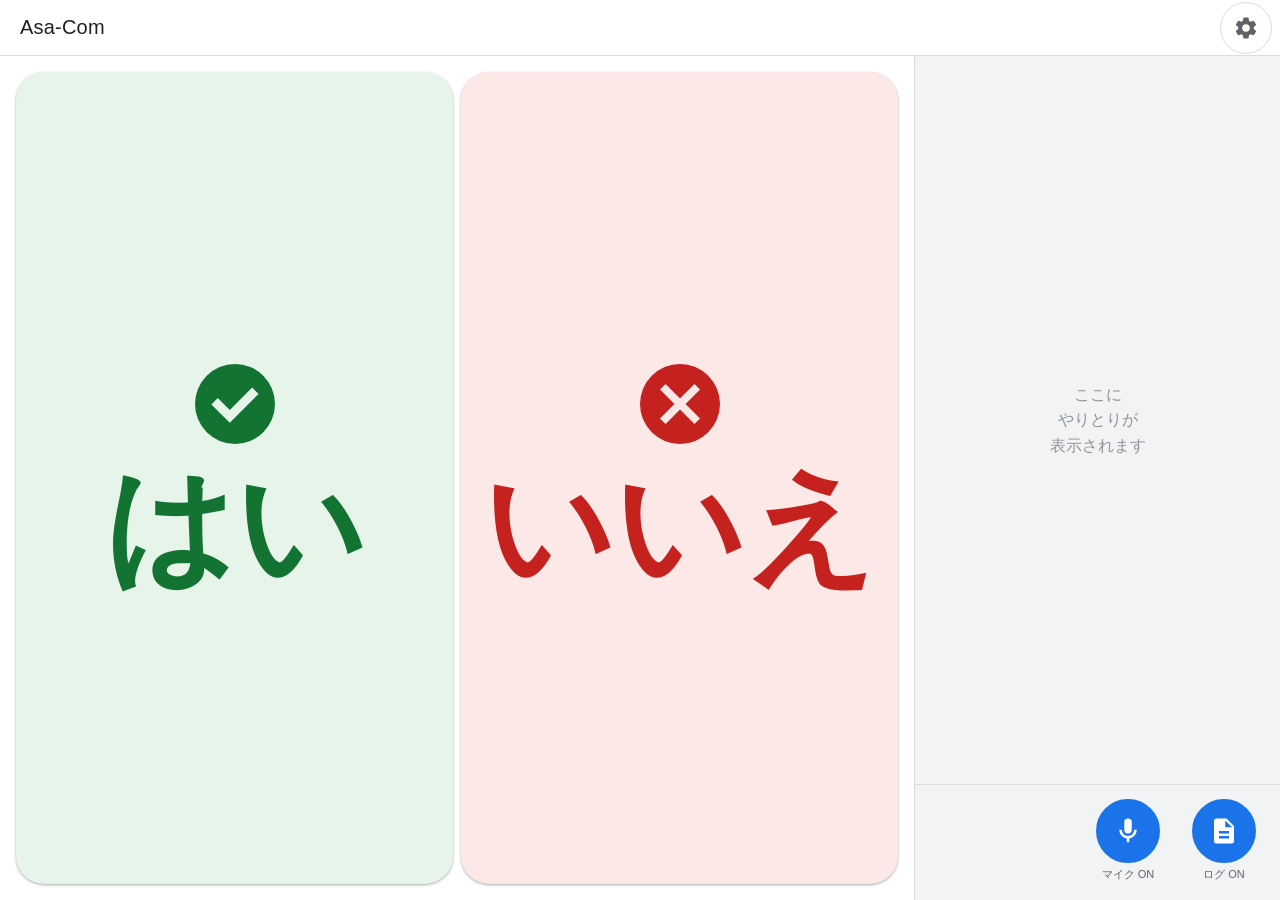
==== commit 5ba58264: "Add settings gear icon and expand the settings sheet ヘッダー右上の ⋮（1秒長押し）を歯車アイコンに変更し、タップですぐ 設定を開けるようにした。" ====
--- a/asa-com/index.html
+++ b/asa-com/index.html
@@ -14,6 +14,7 @@
    Asa-Com  /  Material Design 3 準拠トークン
    ============================================================ */
 :root{
+  --split:5fr 2fr;
   --primary:#1A73E8;
   --primary-dark:#174EA6;
   --surface:#FFFFFF;
@@ -66,20 +67,22 @@
 }
 .brand{font-size:20px;font-weight:500;letter-spacing:.2px}
 .menu-btn{
-  position:relative;width:48px;height:48px;border:none;background:transparent;
-  border-radius:50%;font-size:22px;line-height:1;color:var(--on-surface-variant);
+  position:relative;width:52px;height:52px;border:1px solid var(--outline);
+  background:var(--surface);border-radius:50%;color:var(--on-surface-variant);
   display:flex;align-items:center;justify-content:center;overflow:hidden;
 }
+.menu-btn .ico{width:26px;height:26px;fill:currentColor}
+.menu-btn:focus-visible{outline:4px solid var(--primary);outline-offset:3px}
 .menu-btn .hold{
   position:absolute;inset:0;background:var(--primary);opacity:.18;
   transform:scaleY(0);transform-origin:bottom;
 }
 .stage{
   flex:1 1 auto;min-height:0;
-  display:grid;grid-template-columns:5fr 2fr;
+  display:grid;grid-template-columns:var(--split);
 }
 @media (orientation:portrait){
-  .stage{grid-template-columns:1fr;grid-template-rows:5fr 2fr}
+  .stage{grid-template-columns:1fr;grid-template-rows:var(--split-v)}
   .logpane{border-left:none !important;border-top:1px solid var(--outline)}
 }
 
@@ -108,6 +111,8 @@
   text-align:center;white-space:nowrap;
 }
 .choice .ico{width:var(--icon);height:var(--icon);flex:0 0 auto;fill:currentColor}
+body.no-icons .choice .ico{display:none}
+body.no-log .logpane{display:none}
 .choice:focus-visible{outline:4px solid var(--primary);outline-offset:-6px}
 .choice.dwelling{background:var(--tint2)}
 .choice.fired{background:var(--c);color:#fff;transform:scale(1.03);box-shadow:var(--shadow-2)}
@@ -206,6 +211,13 @@
 .sheet .grab{width:40px;height:4px;border-radius:2px;background:var(--outline);margin:8px auto 14px}
 .sheet h2{margin:0 0 18px;font-size:20px;font-weight:500}
 .row{margin-bottom:20px}
+.row.off{opacity:.38}
+.row.off .seg{pointer-events:none}
+.sec{
+  margin:28px 0 14px;padding-bottom:6px;border-bottom:1px solid var(--outline);
+  font-size:13px;font-weight:600;letter-spacing:.8px;color:var(--primary);
+}
+.sec:first-child{margin-top:4px}
 .row .lab{font-size:14px;color:var(--on-surface-variant);margin-bottom:8px}
 .seg{display:flex;flex-wrap:wrap;gap:8px}
 .seg button{
@@ -235,7 +247,7 @@
 <div id="app">
   <header class="topbar">
     <div class="brand">Asa-Com</div>
-    <button class="menu-btn" id="menuBtn" aria-label="設定（長押しで開きます）"><span class="hold" id="menuHold"></span>⋮</button>
+    <button class="menu-btn" id="menuBtn" aria-label="設定"><span class="hold" id="menuHold"></span><svg class="ico" viewBox="0 0 24 24" aria-hidden="true"><path d="M19.14 12.94a7.6 7.6 0 0 0 0-1.88l2.03-1.58a.5.5 0 0 0 .12-.62l-1.92-3.32a.5.5 0 0 0-.6-.22l-2.39.96a7.3 7.3 0 0 0-1.62-.94l-.36-2.54a.5.5 0 0 0-.5-.42h-3.84a.5.5 0 0 0-.5.42l-.36 2.54c-.58.24-1.12.56-1.62.94l-2.39-.96a.5.5 0 0 0-.6.22L2.67 8.86a.5.5 0 0 0 .12.62l2.03 1.58a7.6 7.6 0 0 0 0 1.88l-2.03 1.58a.5.5 0 0 0-.12.62l1.92 3.32c.13.22.39.3.6.22l2.39-.96c.5.38 1.04.7 1.62.94l.36 2.54c.04.24.25.42.5.42h3.84c.25 0 .46-.18.5-.42l.36-2.54c.58-.24 1.12-.56 1.62-.94l2.39.96c.22.08.47 0 .6-.22l1.92-3.32a.5.5 0 0 0-.12-.62l-2.03-1.58zM12 15.5A3.5 3.5 0 1 1 12 8.5a3.5 3.5 0 0 1 0 7z"/></svg></button>
   </header>
 
   <div class="stage">
@@ -280,6 +292,7 @@
     <h2>設定</h2>
     <div id="sheetRows"></div>
     <div class="acts">
+      <button id="resetBtn">設定を初期値にもどす</button>
       <button id="exportBtn">ログを書き出す（CSV）</button>
       <button id="clearBtn" class="danger">ログを消去</button>
       <button id="closeBtn" class="filled">とじる</button>
@@ -319,14 +332,21 @@
 
 var SKEY='asacom.settings', LKEY='asacom.log';
 var DEFAULTS = {
-  level:1, dwellMs:1500, tapToConfirm:true, sound:true, speak:true, speakRate:1,
-  fontScale:'normal', highContrast:false, micEnabled:true, logEnabled:true
+  level:1,
+  dwellEnabled:true, dwellMs:1500, tapToConfirm:true,
+  undoMs:5000, cooldownMs:1000,
+  sound:true, volume:0.18, speak:true, speakRate:1,
+  fontScale:'normal', gap:8, showIcons:true, logRatio:'5:2', highContrast:false,
+  wakeWord:true, voiceWindowMs:15000, silenceMs:2000,
+  keepAwake:true, protectSettings:false,
+  micEnabled:true, logEnabled:true
 };
 
-var VOICE_WINDOW_MS = 15000;   // 音声受付時間
-var SILENCE_MS      = 2000;    // 無音で締め切るまで
-var UNDO_MS         = 5000;    // とりけす表示時間
-var COOLDOWN_MS     = 1000;    // 確定後のクールダウン
+var SPLITS = {
+  '5:2':['5fr 2fr','5fr 2fr'], '3:1':['3fr 1fr','3fr 1fr'],
+  '3:2':['3fr 2fr','3fr 2fr'], 'hide':['1fr','1fr']
+};
+
 var LOG_RENDER_MAX  = 200;     // 画面に出す最大件数
 var LOG_STORE_MAX   = 3000;    // 保存する最大件数
 
@@ -438,6 +458,7 @@
   }
 
   btn.addEventListener('pointerenter', function(ev){
+    if(!S.dwellEnabled) return;
     // タップ即確定がONのタッチ操作ではドウェルを走らせない（二重確定の防止）
     if(ev.pointerType==='touch' && S.tapToConfirm) return;
     startDwell();
@@ -445,7 +466,7 @@
   btn.addEventListener('pointerleave', resetDwell);
   btn.addEventListener('pointercancel', resetDwell);
   btn.addEventListener('pointerdown', function(ev){
-    if(ev.pointerType==='touch' && !S.tapToConfirm) startDwell();
+    if(S.dwellEnabled && ev.pointerType==='touch' && !S.tapToConfirm) startDwell();
   });
   btn.addEventListener('pointerup', function(ev){
     if(ev.pointerType==='touch' && !S.tapToConfirm) resetDwell();
@@ -478,10 +499,11 @@
 
   var entry = addLog({type:'choice', choiceId:id, text:c.label});
   showUndo(btn, entry);
-  lock(COOLDOWN_MS);
+  lock(S.cooldownMs);
 }
 
 function lock(ms){
+  if(!ms) return;
   locked = true;
   choicesEl.classList.add('locked');
   setTimeout(function(){ locked=false; choicesEl.classList.remove('locked'); }, ms);
@@ -489,9 +511,10 @@
 
 function showUndo(btn, entry){
   hideUndo();
+  if(!S.undoMs) return;
   undoBtn = btn; undoEntry = entry;
   btn.querySelector('.undo').classList.add('show');
-  undoTimer = setTimeout(hideUndo, UNDO_MS);
+  undoTimer = setTimeout(hideUndo, S.undoMs);
 }
 function hideUndo(){
   if(undoTimer){ clearTimeout(undoTimer); undoTimer=null; }
@@ -632,7 +655,7 @@
     var o=audioCtx.createOscillator(), g=audioCtx.createGain();
     o.type='sine'; o.frequency.value=freq||880;
     g.gain.setValueAtTime(0.0001, audioCtx.currentTime);
-    g.gain.exponentialRampToValueAtTime(0.18, audioCtx.currentTime+0.01);
+    g.gain.exponentialRampToValueAtTime(Math.max(0.001, S.volume), audioCtx.currentTime+0.01);
     g.gain.exponentialRampToValueAtTime(0.0001, audioCtx.currentTime+0.18);
     o.connect(g); g.connect(audioCtx.destination);
     o.start(); o.stop(audioCtx.currentTime+0.2);
@@ -704,11 +727,16 @@
   }catch(e){ rec=null; }
 }
 
-function stopSR(){
+function stopSR(keepWindow){
   recWanted=false;
   clearTimeout(restartTimer);
-  closeWindow(false);
+  if(!keepWindow) closeWindow(false);
   if(rec){ try{ rec.abort(); }catch(e){} rec=null; }
+}
+/* 認識エンジンは「マイクON かつ（呼びかけ待受 または 受付中）」のときだけ動かす */
+function syncSR(){
+  if(S.micEnabled && (S.wakeWord || listening)) startSR();
+  else stopSR(listening);
 }
 
 function onResult(ev){
@@ -718,7 +746,7 @@
     if(r.isFinal) fin += r[0].transcript; else itm += r[0].transcript;
   }
   if(!listening){
-    if(hasWake(fin+itm)){
+    if(S.wakeWord && hasWake(fin+itm)){
       openWindow();
       var rest = stripWake(fin);
       if(rest && rest.trim()) pushWinText(rest);
@@ -746,23 +774,24 @@
   winText = '';
   vbText.textContent = '';
   bannerEl.hidden = false;
-  winEndAt = Date.now() + VOICE_WINDOW_MS;
+  winEndAt = Date.now() + S.voiceWindowMs;
   beep(660);
   tick();
   clearTimeout(winTimer);
-  winTimer = setTimeout(function(){ closeWindow(true); }, VOICE_WINDOW_MS);
+  winTimer = setTimeout(function(){ closeWindow(true); }, S.voiceWindowMs);
   tickTimer = setInterval(tick, 200);
 }
 
 function tick(){
   var left = Math.max(0, winEndAt - Date.now());
   vbTitle.textContent = '聞いています… 残り ' + Math.ceil(left/1000) + '秒';
-  vbBar.style.transform = 'scaleX(' + (left/VOICE_WINDOW_MS) + ')';
+  vbBar.style.transform = 'scaleX(' + (left/S.voiceWindowMs) + ')';
 }
 
 function resetSilence(){
   clearTimeout(silenceTimer);
-  silenceTimer = setTimeout(function(){ closeWindow(true); }, SILENCE_MS);
+  if(!S.silenceMs) return;
+  silenceTimer = setTimeout(function(){ closeWindow(true); }, S.silenceMs);
 }
 
 function closeWindow(commitText){
@@ -775,6 +804,7 @@
   winText='';
   vbText.textContent='';
   if(commitText && t) addLog({type:'voice', text:t});
+  if(!S.wakeWord) stopSR(true);   // 呼びかけ待受しない設定なら認識を止める
 }
 
 /* ============================================================
@@ -823,21 +853,57 @@
    8. 設定シート
    ============================================================ */
 var SHEET_ROWS = [
-  {k:'level',        t:'レベル',           o:[[1,'1 ／ 2択'],[2,'2 ／ 3択'],[3,'3 ／ 6択']]},
-  {k:'dwellMs',      t:'確定までの時間',   o:[[500,'0.5秒'],[1000,'1.0秒'],[1500,'1.5秒'],[2000,'2.0秒'],[3000,'3.0秒']]},
-  {k:'tapToConfirm', t:'タップで即確定',   o:[[true,'ON'],[false,'OFF']]},
-  {k:'sound',        t:'効果音',           o:[[true,'ON'],[false,'OFF']]},
-  {k:'speak',        t:'読み上げ',         o:[[true,'ON'],[false,'OFF']]},
-  {k:'speakRate',    t:'読み上げ速度',     o:[[0.8,'遅い'],[1,'ふつう'],[1.3,'速い']]},
-  {k:'fontScale',    t:'文字サイズ',       o:[['normal','標準'],['large','大'],['xlarge','特大']]},
-  {k:'highContrast', t:'ハイコントラスト', o:[[false,'OFF'],[true,'ON']]}
+  {sec:'選ぶ操作'},
+  {k:'dwellEnabled',  t:'滞留で確定（見つめる・とどまる）', o:[[true,'ON'],[false,'OFF']]},
+  {k:'dwellMs',       t:'滞留で確定するまでの時間', dep:'dwellEnabled',
+     o:[[300,'0.3秒'],[500,'0.5秒'],[800,'0.8秒'],[1000,'1.0秒'],[1500,'1.5秒'],[2000,'2.0秒'],[3000,'3.0秒'],[5000,'5.0秒']]},
+  {k:'tapToConfirm',  t:'タップで即確定', o:[[true,'ON'],[false,'OFF']]},
+  {k:'undoMs',        t:'「とりけす」を出す時間', o:[[0,'出さない'],[3000,'3秒'],[5000,'5秒'],[10000,'10秒']]},
+  {k:'cooldownMs',    t:'次を選べるまでの間隔（連打よけ）', o:[[0,'なし'],[500,'0.5秒'],[1000,'1.0秒'],[2000,'2.0秒']]},
+
+  {sec:'画面'},
+  {k:'level',         t:'レベル', o:[[1,'1 ／ 2択'],[2,'2 ／ 3択'],[3,'3 ／ 6択']]},
+  {k:'fontScale',     t:'文字サイズ', o:[['normal','標準'],['large','大'],['xlarge','特大']]},
+  {k:'gap',           t:'ボタンの間隔', o:[[8,'せまい'],[16,'ふつう'],[28,'ひろい']]},
+  {k:'showIcons',     t:'アイコンを表示', o:[[true,'ON'],[false,'OFF']]},
+  {k:'logRatio',      t:'ログ欄の幅', o:[['5:2','標準'],['3:1','せまい'],['3:2','ひろい'],['hide','かくす']]},
+  {k:'highContrast',  t:'ハイコントラスト', o:[[false,'OFF'],[true,'ON']]},
+
+  {sec:'音'},
+  {k:'sound',         t:'効果音', o:[[true,'ON'],[false,'OFF']]},
+  {k:'volume',        t:'効果音の大きさ', dep:'sound', o:[[0.08,'小'],[0.18,'中'],[0.35,'大']]},
+  {k:'speak',         t:'選んだ言葉を読み上げる', o:[[true,'ON'],[false,'OFF']]},
+  {k:'speakRate',     t:'読み上げ速度', dep:'speak', o:[[0.8,'遅い'],[1,'ふつう'],[1.3,'速い']]},
+
+  {sec:'音声入力'},
+  {k:'wakeWord',      t:'「ヘイ！あさちゃん」で開始', o:[[true,'ON'],[false,'OFF']]},
+  {k:'voiceWindowMs', t:'音声の受付時間', o:[[10000,'10秒'],[15000,'15秒'],[20000,'20秒'],[30000,'30秒']]},
+  {k:'silenceMs',     t:'話し終わりで締め切る', o:[[0,'しない'],[1000,'1秒'],[2000,'2秒'],[3000,'3秒']]},
+
+  {sec:'その他'},
+  {k:'keepAwake',     t:'使用中は画面を消さない', o:[[true,'ON'],[false,'OFF']]},
+  {k:'protectSettings', t:'設定ボタンを長押しで保護', o:[[false,'OFF'],[true,'ON']]}
 ];
+
+/* 「滞留」と「タップ」が両方OFFだと何も選べなくなるため、必ず片方は残す */
+function guardConfirmMethod(justChanged){
+  if(S.dwellEnabled || S.tapToConfirm) return false;
+  if(justChanged==='dwellEnabled') S.tapToConfirm = true;
+  else S.dwellEnabled = true;
+  toast('滞留とタップの両方をOFFにはできません');
+  return true;
+}
 
 function buildSheet(){
   var host=$('sheetRows');
   host.innerHTML='';
   SHEET_ROWS.forEach(function(row){
+    if(row.sec){
+      var h=document.createElement('div'); h.className='sec'; h.textContent=row.sec;
+      host.appendChild(h); return;
+    }
     var d=document.createElement('div'); d.className='row';
+    if(row.dep) d.dataset.dep=row.dep;
     var l=document.createElement('div'); l.className='lab'; l.textContent=row.t;
     var seg=document.createElement('div'); seg.className='seg';
     row.o.forEach(function(pair){
@@ -846,23 +912,39 @@
       b.dataset.k=row.k; b.dataset.v=JSON.stringify(pair[0]);
       b.addEventListener('click', function(){
         S[row.k] = JSON.parse(b.dataset.v);
+        guardConfirmMethod(row.k);
         saveSettings(); applySettings(); syncSheet();
       });
       seg.appendChild(b);
     });
     d.appendChild(l); d.appendChild(seg); host.appendChild(d);
   });
-  $('srNote').textContent = SR
-    ? '音声入力は「ヘイ！あさちゃん」と呼びかけると15秒間だけONになります。マイクのアイコンを長押しすると、呼びかけなしでも音声入力を始められます。'
-    : 'このブラウザ／端末では音声入力（音声認識）が使えません。選択ボタンとログ機能はそのままお使いいただけます。';
   syncSheet();
 }
 function syncSheet(){
-  var btns=$('sheetRows').querySelectorAll('button');
+  var host=$('sheetRows');
+  var btns=host.querySelectorAll('.seg button');
   for(var i=0;i<btns.length;i++){
     var b=btns[i];
     b.setAttribute('aria-pressed', JSON.stringify(S[b.dataset.k])===b.dataset.v ? 'true':'false');
   }
+  var rows=host.querySelectorAll('.row[data-dep]');
+  for(var j=0;j<rows.length;j++){
+    rows[j].classList.toggle('off', !S[rows[j].dataset.dep]);
+  }
+  $('srNote').textContent = SR
+    ? '「ヘイ！あさちゃん」と呼びかけると ' + (S.voiceWindowMs/1000) + '秒間だけ音声入力がONになります。'
+      + 'マイクのアイコンを長押しすると、呼びかけなしでも音声入力を始められます。'
+      + (S.wakeWord ? '' : '（いまは呼びかけでの開始はOFFです。長押しでのみ始められます）')
+    : 'このブラウザ／端末では音声入力（音声認識）が使えません。選択ボタンとログ機能はそのままお使いいただけます。';
+}
+function resetSettings(){
+  if(!window.confirm('設定をすべて初期値にもどします。よろしいですか？（ログは消えません）')) return;
+  var mic=S.micEnabled, log=S.logEnabled;
+  S = {}; for(var k in DEFAULTS) S[k]=DEFAULTS[k];
+  S.micEnabled=mic; S.logEnabled=log;
+  saveSettings(); applySettings(); buildSheet();
+  toast('設定を初期値にもどしました');
 }
 function openSheet(){ buildSheet(); $('scrim').hidden=false; }
 function closeSheet(){ $('scrim').hidden=true; }
@@ -871,12 +953,20 @@
    9. 設定の反映
    ============================================================ */
 function applySettings(){
-  document.documentElement.style.setProperty('--font-scale', FONT_SCALE[S.fontScale]||1);
+  var root = document.documentElement.style;
+  root.setProperty('--font-scale', FONT_SCALE[S.fontScale]||1);
+  root.setProperty('--gap', (S.gap|0)+'px');
+  var sp = SPLITS[S.logRatio] || SPLITS['5:2'];
+  root.setProperty('--split', sp[0]);
+  root.setProperty('--split-v', sp[1]);
   document.body.classList.toggle('hc', !!S.highContrast);
+  document.body.classList.toggle('no-icons', !S.showIcons);
+  document.body.classList.toggle('no-log', S.logRatio==='hide');
   renderChoices();
   renderLog();
   updateToggles();
-  if(S.micEnabled) startSR(); else stopSR();
+  syncSR();
+  if(S.keepAwake) requestWakeLock(); else releaseWakeLock();
 }
 
 /* ============================================================
@@ -891,8 +981,11 @@
 }
 
 var wakeLock=null;
+function releaseWakeLock(){
+  if(wakeLock){ try{ wakeLock.release(); }catch(e){} wakeLock=null; }
+}
 function requestWakeLock(){
-  if(!('wakeLock' in navigator)) return;
+  if(!('wakeLock' in navigator) || !S.keepAwake || wakeLock) return;
   navigator.wakeLock.request('screen').then(function(w){
     wakeLock=w;
     w.addEventListener('release', function(){ wakeLock=null; });
@@ -905,17 +998,18 @@
 function init(){
   applySettings();
 
-  bindHold($('menuBtn'), $('menuHold'), 1000, openSheet, null);
+  bindHold($('menuBtn'), $('menuHold'), 1000,
+    function(){ openSheet(); },                                  // 長押し
+    function(){ if(!S.protectSettings) openSheet(); });           // 短押し（保護ONなら無視）
   bindHold($('micBtn'), $('micHold'), 1000,
     function(){ // 長押し：呼びかけなしで受付開始
       if(!SR) return;
       if(!S.micEnabled){ S.micEnabled=true; saveSettings(); updateToggles(); }
-      startSR(); openWindow();
+      openWindow(); syncSR();
     },
     function(){ // 短押し：ON/OFF
       if(!SR) return;
-      S.micEnabled = !S.micEnabled; saveSettings(); updateToggles();
-      if(S.micEnabled) startSR(); else stopSR();
+      S.micEnabled = !S.micEnabled; saveSettings(); updateToggles(); syncSR();
       toast('マイクを'+(S.micEnabled?'ONにしました':'OFFにしました'));
     });
 
@@ -925,6 +1019,7 @@
     toast('ログを'+(S.logEnabled?'ONにしました':'OFFにしました'));
   });
 
+  $('resetBtn').addEventListener('click', resetSettings);
   $('exportBtn').addEventListener('click', exportCsv);
   $('clearBtn').addEventListener('click', clearLog);
   $('closeBtn').addEventListener('click', closeSheet);
@@ -937,13 +1032,13 @@
     if(kicked) return;
     kicked = true;
     beep(0.0001);                 // AudioContextの起こし
-    if(S.micEnabled) startSR();
+    syncSR();
     requestWakeLock();
   }, {once:false});
 
   document.addEventListener('visibilitychange', function(){
     if(document.visibilityState==='visible'){
-      if(S.micEnabled) startSR();
+      syncSR();
       requestWakeLock();
     }else{
       closeWindow(false);
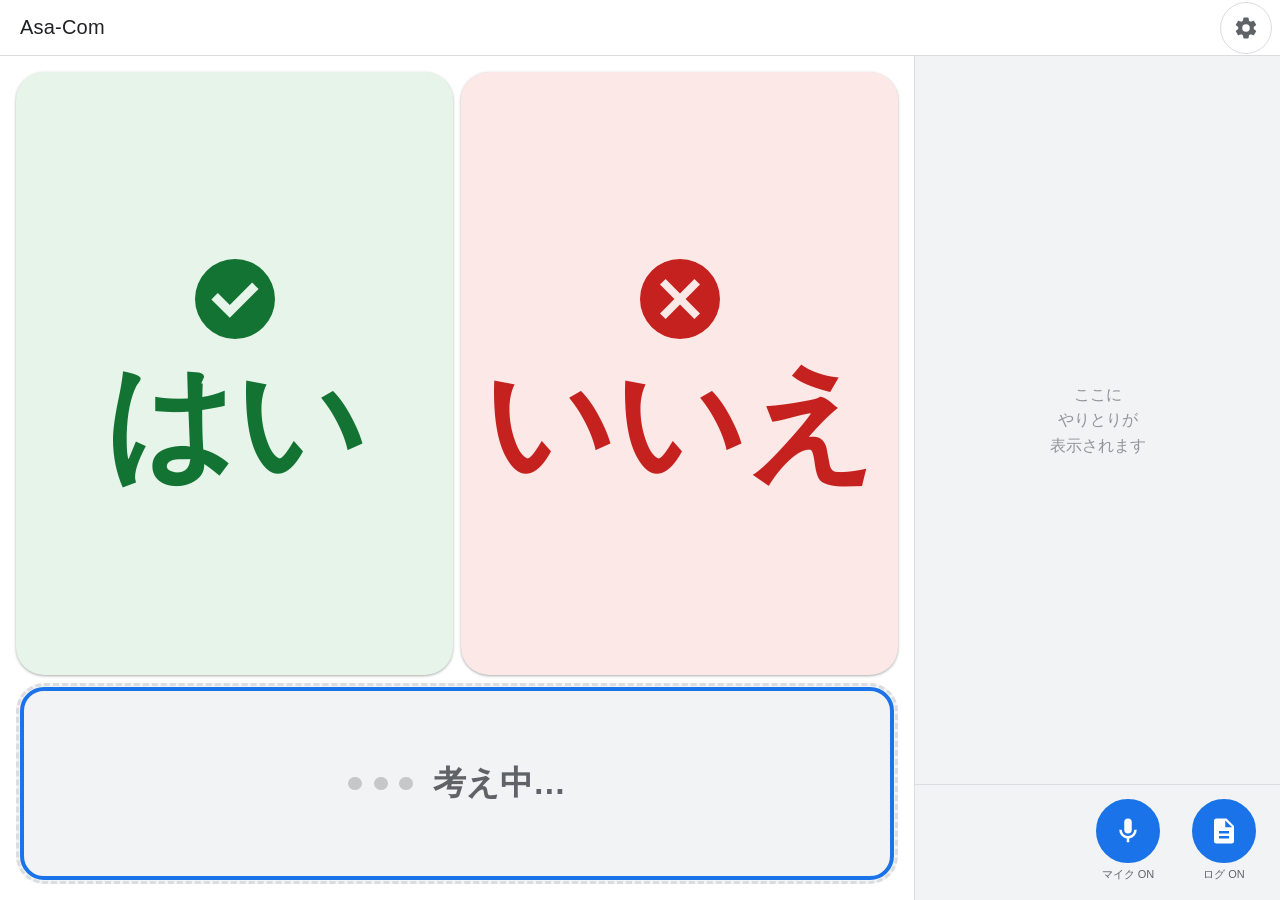
==== commit 0948795d: "Add the 考え中 rest zone below the choice buttons 添付のUIスケッチに合わせ、選択エリアを縦 3:1 に分割して下 1/4 に 「考え中…」の待機ゾーンを新" ====
--- a/asa-com/index.html
+++ b/asa-com/index.html
@@ -15,6 +15,7 @@
    ============================================================ */
 :root{
   --split:5fr 2fr;
+  --rest-rows:3fr 1fr;
   --primary:#1A73E8;
   --primary-dark:#174EA6;
   --surface:#FFFFFF;
@@ -87,9 +88,45 @@
 }
 
 /* ---------- 選択エリア ---------- */
-.board{position:relative;min-width:0;min-height:0;padding:var(--edge)}
+.board{
+  position:relative;min-width:0;min-height:0;padding:var(--edge);
+  display:grid;grid-template-rows:var(--rest-rows);gap:var(--gap);
+}
 .choices{
-  display:grid;gap:var(--gap);height:100%;
+  display:grid;gap:var(--gap);min-height:0;
+}
+
+/* ---------- 考え中（待機）ゾーン ---------- */
+.rest{
+  min-height:0;border:3px dashed var(--outline);border-radius:var(--radius);
+  background:var(--surface-variant);color:var(--on-surface-variant);
+  display:flex;align-items:center;justify-content:center;gap:.6em;
+  font-size:calc(clamp(20px,2.6vw,38px)*var(--font-scale));font-weight:600;
+  transition:background-color .2s var(--ease),border-color .2s var(--ease),color .2s var(--ease);
+}
+body.no-rest .rest{display:none}
+.rest:focus-visible{outline:4px solid var(--primary);outline-offset:-8px}
+/* 選択直後：ここに戻すまで滞留での確定を受け付けない状態 */
+.rest.callback{
+  border-style:solid;border-color:var(--primary);
+  background:#E8F0FE;color:var(--primary-dark);
+}
+body.hc .rest{background:#000;border-color:#fff;color:#fff}
+body.hc .rest.callback{border-color:#8AB4F8;color:#8AB4F8}
+.rest-dots{display:inline-flex;gap:.34em;align-items:center}
+.rest-dots i{
+  width:.42em;height:.42em;border-radius:50%;background:currentColor;opacity:.3;
+  animation:restdot 1.5s ease-in-out infinite;
+}
+.rest-dots i:nth-child(2){animation-delay:.22s}
+.rest-dots i:nth-child(3){animation-delay:.44s}
+@keyframes restdot{
+  0%,62%,100%{opacity:.28;transform:translateY(0)}
+  31%{opacity:.95;transform:translateY(-22%)}
+}
+@media (prefers-reduced-motion:reduce){
+  .rest-dots i{animation:none;opacity:.55}
+  .rest{transition:none}
 }
 .choices[data-level="1"]{grid-template-columns:1fr 1fr;--base:calc(clamp(56px,10vw,140px)*var(--font-scale));--icon:calc(clamp(48px,8vw,96px)*var(--font-scale))}
 .choices[data-level="2"]{grid-template-columns:repeat(3,1fr);--base:calc(clamp(40px,8vw,104px)*var(--font-scale));--icon:calc(clamp(40px,6.4vw,80px)*var(--font-scale))}
@@ -261,6 +298,10 @@
         <div class="vb-bar"><i id="vbBar"></i></div>
       </div>
       <div class="choices" id="choices" data-level="1"></div>
+      <button class="rest" id="restZone" type="button" aria-label="考え中（ここで待ちます）">
+        <span class="rest-dots" aria-hidden="true"><i></i><i></i><i></i></span>
+        <span>考え中…</span>
+      </button>
     </div>
 
     <aside class="logpane">
@@ -337,10 +378,14 @@
   undoMs:5000, cooldownMs:1000,
   sound:true, volume:0.18, speak:true, speakRate:1,
   fontScale:'normal', gap:8, showIcons:true, logRatio:'5:2', highContrast:false,
+  restSize:4, restGate:true,
   wakeWord:true, voiceWindowMs:15000, silenceMs:2000,
   keepAwake:true, protectSettings:false,
   micEnabled:true, logEnabled:true
 };
+
+/* 考え中ゾーンの高さ：選択エリアを 1/N とする（0＝表示しない） */
+var REST_ROWS = {0:'1fr', 5:'4fr 1fr', 4:'3fr 1fr', 3:'2fr 1fr'};
 
 var SPLITS = {
   '5:2':['5fr 2fr','5fr 2fr'], '3:1':['3fr 1fr','3fr 1fr'],
@@ -361,6 +406,29 @@
 
 var $ = function(id){ return document.getElementById(id); };
 var choicesEl=$('choices'), logListEl=$('logList'), toastEl=$('toast');
+var restEl=$('restZone');
+
+/* ------------------------------------------------------------
+   考え中（待機）ゾーン
+   選んでいないときの居場所。選択直後はここに戻るまで
+   滞留での確定を受け付けず、同じボタンの二度押しを防ぐ。
+   ------------------------------------------------------------ */
+var armed = true;
+function restGateOn(){ return S.restSize>0 && S.restGate; }
+function armRest(){
+  armed = true;
+  if(restEl) restEl.classList.remove('callback');
+}
+function parkFocus(disarm){
+  if(!restEl || !S.restSize){ armRest(); return; }
+  try{ restEl.focus({preventScroll:true}); }catch(e){ try{ restEl.focus(); }catch(e2){} }
+  if(disarm && restGateOn()){
+    armed = false;
+    restEl.classList.add('callback');
+  }else{
+    armRest();
+  }
+}
 
 function loadSettings(){
   var o = {};
@@ -441,6 +509,7 @@
 
   function startDwell(){
     if(locked || timer) return;
+    if(restGateOn() && !armed) return;   // 考え中に戻るまで滞留を始めない
     btn.classList.add('dwelling');
     dwellEl.style.transition='none';
     dwellEl.style.transform='scaleX(0)';
@@ -500,6 +569,7 @@
   var entry = addLog({type:'choice', choiceId:id, text:c.label});
   showUndo(btn, entry);
   lock(S.cooldownMs);
+  parkFocus(true);            // 毎回「考え中」へフォーカスを戻す
 }
 
 function lock(ms){
@@ -860,11 +930,13 @@
   {k:'tapToConfirm',  t:'タップで即確定', o:[[true,'ON'],[false,'OFF']]},
   {k:'undoMs',        t:'「とりけす」を出す時間', o:[[0,'出さない'],[3000,'3秒'],[5000,'5秒'],[10000,'10秒']]},
   {k:'cooldownMs',    t:'次を選べるまでの間隔（連打よけ）', o:[[0,'なし'],[500,'0.5秒'],[1000,'1.0秒'],[2000,'2.0秒']]},
+  {k:'restGate',      t:'「考え中」にもどってから次を選ぶ', dep:'restSize', o:[[true,'ON'],[false,'OFF']]},
 
   {sec:'画面'},
   {k:'level',         t:'レベル', o:[[1,'1 ／ 2択'],[2,'2 ／ 3択'],[3,'3 ／ 6択']]},
   {k:'fontScale',     t:'文字サイズ', o:[['normal','標準'],['large','大'],['xlarge','特大']]},
   {k:'gap',           t:'ボタンの間隔', o:[[8,'せまい'],[16,'ふつう'],[28,'ひろい']]},
+  {k:'restSize',      t:'「考え中」エリアの大きさ', o:[[0,'なし'],[5,'小 1/5'],[4,'標準 1/4'],[3,'大 1/3']]},
   {k:'showIcons',     t:'アイコンを表示', o:[[true,'ON'],[false,'OFF']]},
   {k:'logRatio',      t:'ログ欄の幅', o:[['5:2','標準'],['3:1','せまい'],['3:2','ひろい'],['hide','かくす']]},
   {k:'highContrast',  t:'ハイコントラスト', o:[[false,'OFF'],[true,'ON']]},
@@ -956,6 +1028,9 @@
   var root = document.documentElement.style;
   root.setProperty('--font-scale', FONT_SCALE[S.fontScale]||1);
   root.setProperty('--gap', (S.gap|0)+'px');
+  root.setProperty('--rest-rows', REST_ROWS[S.restSize] || REST_ROWS[4]);
+  document.body.classList.toggle('no-rest', !S.restSize);
+  if(!restGateOn()) armRest();
   var sp = SPLITS[S.logRatio] || SPLITS['5:2'];
   root.setProperty('--split', sp[0]);
   root.setProperty('--split-v', sp[1]);
@@ -997,6 +1072,10 @@
    ============================================================ */
 function init(){
   applySettings();
+
+  restEl.addEventListener('pointerenter', armRest);
+  restEl.addEventListener('click', function(){ parkFocus(false); });
+  parkFocus(false);            // 起動時の既定フォーカスは「考え中」
 
   bindHold($('menuBtn'), $('menuHold'), 1000,
     function(){ openSheet(); },                                  // 長押し
